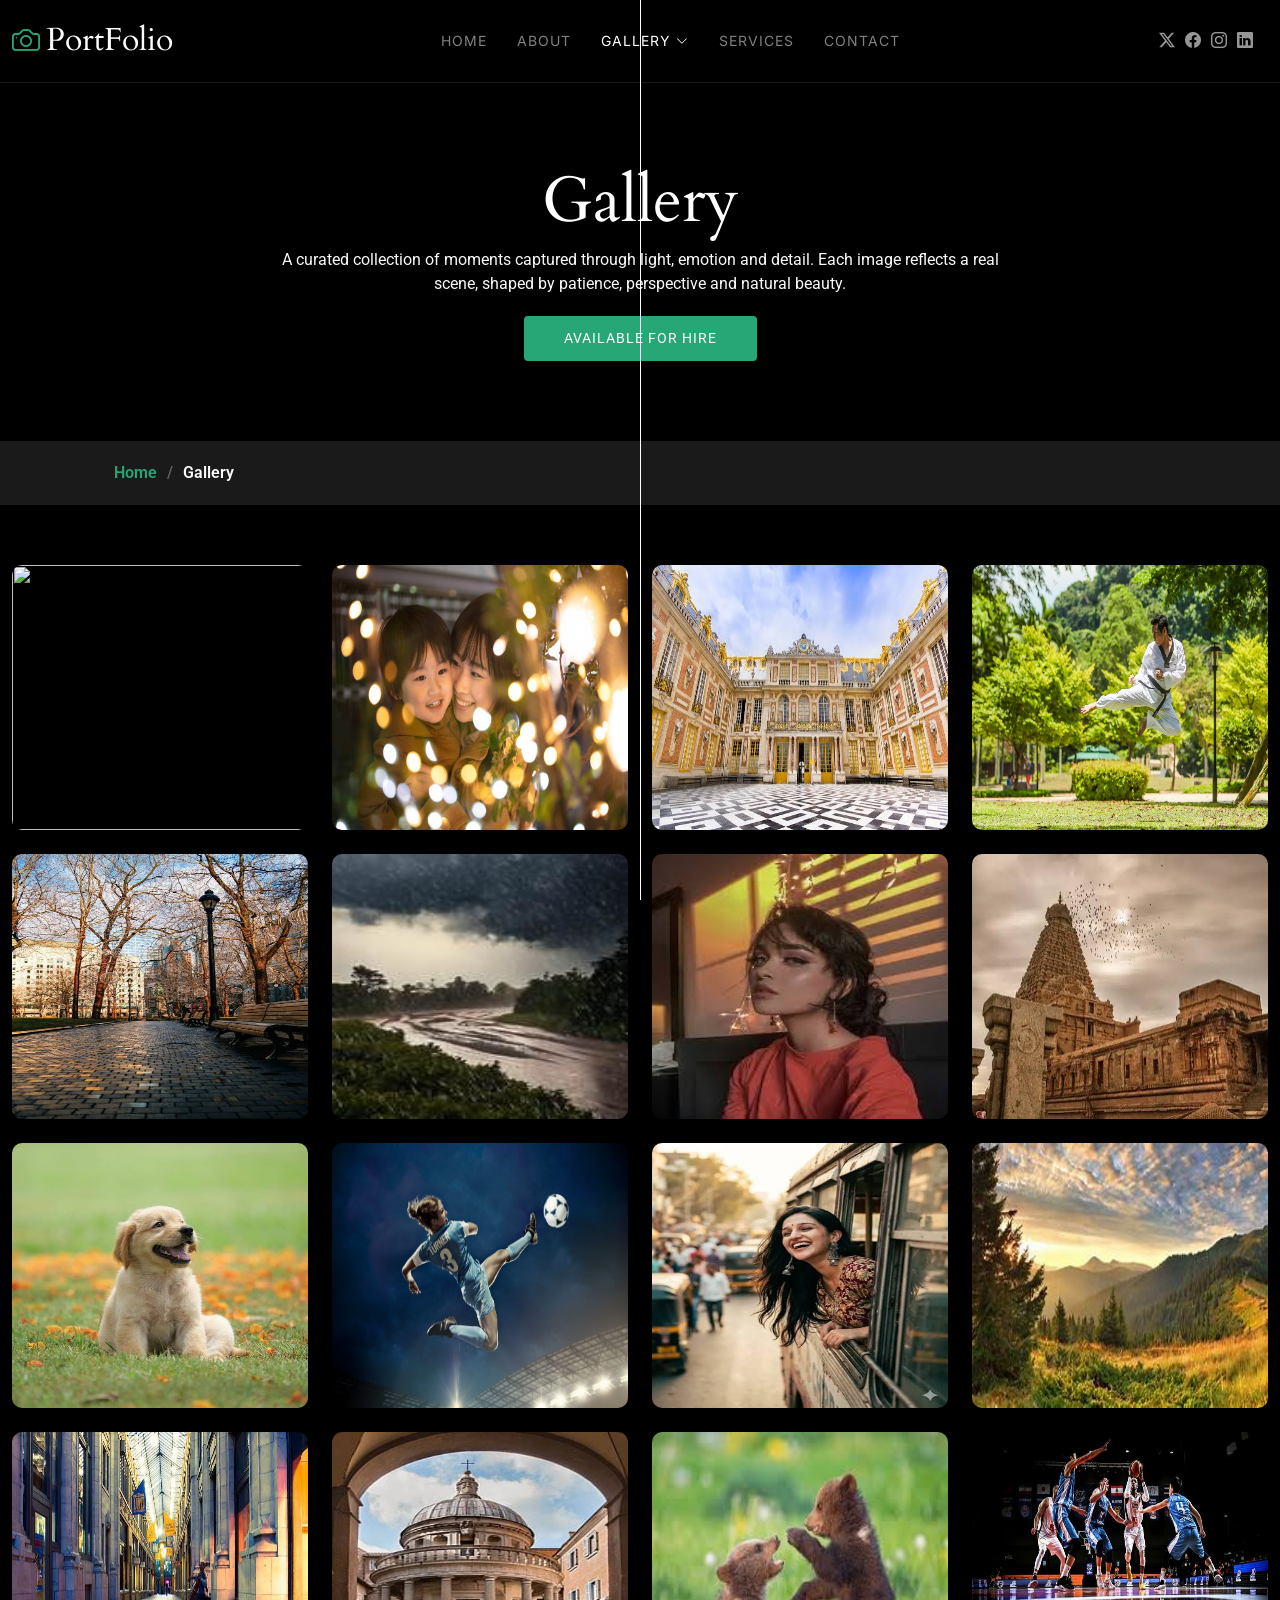
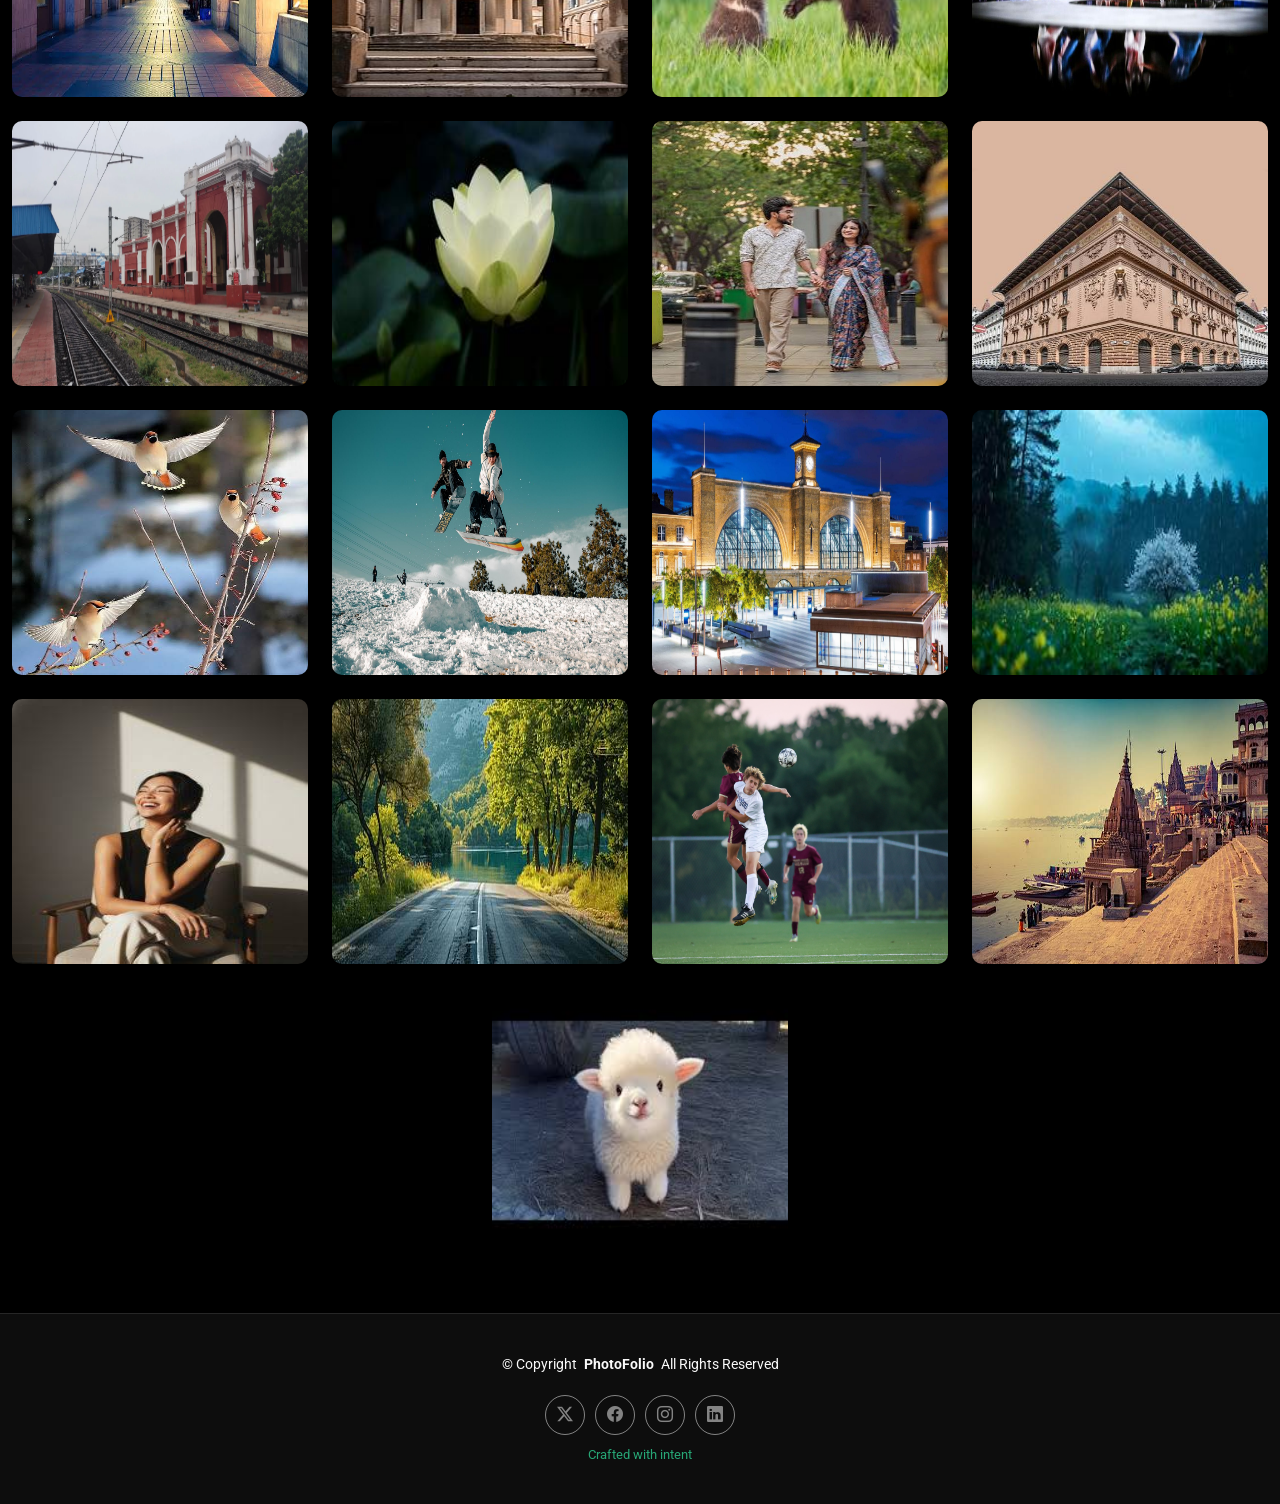
==== gallery.html @ 5c7926f3 "Move website files to repository root" ====
<!DOCTYPE html>
<html lang="en">

<head>
  <meta charset="utf-8">
  <meta content="width=device-width, initial-scale=1.0" name="viewport">
  <title>Gallery - PhotoFolio Bootstrap Template</title>
  <meta name="description" content="">
  <meta name="keywords" content="">

  <!-- Favicons -->
  <link href="assets/img/favicon.png" rel="icon">
  <link href="assets/img/apple-touch-icon.png" rel="apple-touch-icon">

  <!-- Fonts -->
  <link href="https://fonts.googleapis.com" rel="preconnect">
  <link href="https://fonts.gstatic.com" rel="preconnect" crossorigin>
  <link href="https://fonts.googleapis.com/css2?family=Roboto:ital,wght@0,100;0,300;0,400;0,500;0,700;0,900;1,100;1,300;1,400;1,500;1,700;1,900&family=Inter:wght@100;200;300;400;500;600;700;800;900&family=Cardo:ital,wght@0,400;0,700;1,400;1,700&display=swap" rel="stylesheet">

  <!-- Vendor CSS Files -->
  <link href="assets/vendor/bootstrap/css/bootstrap.min.css" rel="stylesheet">
  <link href="assets/vendor/bootstrap-icons/bootstrap-icons.css" rel="stylesheet">
  <link href="assets/vendor/aos/aos.css" rel="stylesheet">
  <link href="assets/vendor/glightbox/css/glightbox.min.css" rel="stylesheet">
  <link href="assets/vendor/swiper/swiper-bundle.min.css" rel="stylesheet">

  <!-- Main CSS File -->
  <link href="assets/css/main.css" rel="stylesheet">

  <!-- =======================================================
  * Template Name: PhotoFolio
  * Template URL: https://bootstrapmade.com/photofolio-bootstrap-photography-website-template/
  * Updated: Aug 07 2024 with Bootstrap v5.3.3
  * Author: BootstrapMade.com
  * License: https://bootstrapmade.com/license/
  ======================================================== -->
</head>

<body class="gallery-page">

  <header id="header" class="header d-flex align-items-center sticky-top">
    <div class="container-fluid position-relative d-flex align-items-center justify-content-between">

      <a href="index.html" class="logo d-flex align-items-center me-auto me-xl-0">
        <!-- Uncomment the line below if you also wish to use an image logo -->
        <!-- <img src="assets/img/logo.png" alt=""> -->
        <i class="bi bi-camera"></i>
        <h1 class="sitename">PortFolio</h1>
      </a>

      <nav id="navmenu" class="navmenu">
        <ul>
          <li><a href="index.html">Home<br></a></li>
          <li><a href="about.html">About</a></li>
          <li class="dropdown"><a href="gallery.html" class="active"><span>Gallery</span> <i class="bi bi-chevron-down toggle-dropdown"></i></a>

  <ul>
    <li><a href="#" onclick="filterGallery('all'); setActive(this); return false;">All</a></li>
    <li><a href="#" onclick="filterGallery('nature'); setActive(this); return false;">Nature</a></li>
    <li><a href="#" onclick="filterGallery('people'); setActive(this); return false;">People</a></li>
    <li><a href="#" onclick="filterGallery('architecture'); setActive(this); return false;">Architecture</a></li>
    <li><a href="#" onclick="filterGallery('animals'); setActive(this); return false;">Animals</a></li>
    <li><a href="#" onclick="filterGallery('sports'); setActive(this); return false;">Sports</a></li>
    <li><a href="#" onclick="filterGallery('travel'); setActive(this); return false;">Travel</a></li>
  </ul>
</li>
          <li><a href="services.html">Services</a></li>
          <li><a href="contact.html">Contact</a></li>
        </ul>
        <i class="mobile-nav-toggle d-xl-none bi bi-list"></i>
      </nav>

      <div class="header-social-links">
        <a href="#" class="twitter"><i class="bi bi-twitter-x"></i></a>
        <a href="#" class="facebook"><i class="bi bi-facebook"></i></a>
        <a href="#" class="instagram"><i class="bi bi-instagram"></i></a>
        <a href="#" class="linkedin"><i class="bi bi-linkedin"></i></a>
      </div>

    </div>
  </header>

  <main class="main">

    <!-- Page Title -->
    <div class="page-title" data-aos="fade">
      <div class="heading">
        <div class="container">
          <div class="row d-flex justify-content-center text-center">
            <div class="col-lg-8">
              <h1>Gallery</h1>
              <p class="mb-0">A curated collection of moments captured through light, emotion and detail. Each image reflects a real scene, shaped by patience, perspective and natural beauty.</p>
              <a href="contact.html" class="cta-btn">Available for Hire<br></a>
            </div>
          </div>
        </div>
      </div>
      <nav class="breadcrumbs">
        <div class="container">
          <ol>
            <li><a href="index.html">Home</a></li>
            <li class="current">Gallery</li>
          </ol>
        </div>
      </nav>
    </div><!-- End Page Title -->

    
    <!-- Gallery Section -->
    <section id="gallery" class="gallery section">

      <div class="container-fluid" data-aos="fade-up" data-aos-delay="100">

        <div class="row gy-4 justify-content-center">

          <div class="col-xl-3 col-lg-4 col-md-6 photo nature">
            <div class="gallery-item h-100">
              <img src="../../image (3).jpg" class="img-fluid" alt="" style="width: 600px; height: 265px;">
              <div class="gallery-links d-flex align-items-center justify-content-center">
                <a href="../../image (3).jpg" title="Gallery 1" class="glightbox preview-link"><i class="bi bi-arrows-angle-expand"></i></a>
                <a href="gallery-single.html" class="details-link"><i class="bi bi-link-45deg"></i></a>
              </div>
            </div>
          </div><!-- End Gallery Item -->

          <div class="col-xl-3 col-lg-4 col-md-6 photo people">
            <div class="gallery-item h-100">
              <img src="assets/img/p-candid1.jpg" class="img-fluid" alt="" style="width: 600px; height: 265px;">
              <div class="gallery-links d-flex align-items-center justify-content-center">
                <a href="assets/img/p-candid1.jpg" title="Gallery 2" class="glightbox preview-link"><i class="bi bi-arrows-angle-expand"></i></a>
                <a href="gallery-single.html" class="details-link"><i class="bi bi-link-45deg"></i></a>
              </div>
            </div>
          </div><!-- End Gallery Item -->

            <div class="col-xl-3 col-lg-4 col-md-6 photo architecture">
            <div class="gallery-item h-100">
              <img src="assets/img/architecture(4).jpg" class="img-fluid" alt="" style="width: 600px; height: 265px;">
              <div class="gallery-links d-flex align-items-center justify-content-center">
                <a href="assets/img/architecture(4).jpg" title="Gallery 2" class="glightbox preview-link"><i class="bi bi-arrows-angle-expand"></i></a>
                <a href="gallery-single.html" class="details-link"><i class="bi bi-link-45deg"></i></a>
              </div>
            </div>
          </div><!-- End Gallery Item -->

              <div class="col-xl-3 col-lg-4 col-md-6 photo sports">
            <div class="gallery-item h-100">
              <img src="assets/img/sports1.jpg" class="img-fluid" alt="" style="width: 600px; height: 265px;">
              <div class="gallery-links d-flex align-items-center justify-content-center">
                <a href="assets/img/sports1.jpg" title="Gallery 2" class="glightbox preview-link"><i class="bi bi-arrows-angle-expand"></i></a>
                <a href="gallery-single.html" class="details-link"><i class="bi bi-link-45deg"></i></a>
              </div>
            </div>
          </div><!-- End Gallery Item -->

            <div class="col-xl-3 col-lg-4 col-md-6 photo travel">
            <div class="gallery-item h-100">
              <img src="assets/img/t-street1.jpg" class="img-fluid" alt="" style="width: 600px; height: 265px;">
              <div class="gallery-links d-flex align-items-center justify-content-center">
                <a href="assets/img/t-street1.jpg" title="Gallery 2" class="glightbox preview-link"><i class="bi bi-arrows-angle-expand"></i></a>
                <a href="gallery-single.html" class="details-link"><i class="bi bi-link-45deg"></i></a>
              </div>
            </div>
          </div><!-- End Gallery Item -->

            <div class="col-xl-3 col-lg-4 col-md-6 photo nature">
            <div class="gallery-item h-100">
              <img src="assets/img/n-rain.jpg" class="img-fluid" alt="" style="width: 600px; height: 265px;">
              <div class="gallery-links d-flex align-items-center justify-content-center">
                <a href="assets/img/n-rain.jpg" title="Gallery 2" class="glightbox preview-link"><i class="bi bi-arrows-angle-expand"></i></a>
                <a href="gallery-single.html" class="details-link"><i class="bi bi-link-45deg"></i></a>
              </div>
            </div>
          </div><!-- End Gallery Item -->

            <div class="col-xl-3 col-lg-4 col-md-6 photo people">
            <div class="gallery-item h-100">
              <img src="assets/img/p.jpg"class="img-fluid" alt="" style="width: 600px; height: 265px;">
              <div class="gallery-links d-flex align-items-center justify-content-center">
                <a href="assets/img/p.jpg" title="Gallery 2" class="glightbox preview-link"><i class="bi bi-arrows-angle-expand"></i></a>
                <a href="gallery-single.html" class="details-link"><i class="bi bi-link-45deg"></i></a>
              </div>
            </div>
          </div><!-- End Gallery Item -->

            <div class="col-xl-3 col-lg-4 col-md-6 photo architecture">
            <div class="gallery-item h-100">
              <img src="assets/img/architecture5.jpg" class="img-fluid" alt="" style="width: 600px; height: 265px;">
              <div class="gallery-links d-flex align-items-center justify-content-center">
                <a href="assets/img/architecture5.jpg" title="Gallery 2" class="glightbox preview-link"><i class="bi bi-arrows-angle-expand"></i></a>
                <a href="gallery-single.html" class="details-link"><i class="bi bi-link-45deg"></i></a>
              </div>
            </div>
          </div><!-- End Gallery Item -->

            <div class="col-xl-3 col-lg-4 col-md-6 photo animals">
            <div class="gallery-item h-100">
              <img src="assets/img/animals2.jpg" class="img-fluid" alt="" style="width: 600px; height: 265px;">
              <div class="gallery-links d-flex align-items-center justify-content-center">
                <a href="assets/img/animals2.jpg" title="Gallery 2" class="glightbox preview-link"><i class="bi bi-arrows-angle-expand"></i></a>
                <a href="gallery-single.html" class="details-link"><i class="bi bi-link-45deg"></i></a>
              </div>
            </div>
          </div><!-- End Gallery Item -->
             
            <div class="col-xl-3 col-lg-4 col-md-6 photo sports">
            <div class="gallery-item h-100">
              <img src="assets/img/sports2.jpg" class="img-fluid" alt="" style="width: 600px; height: 265px;">
              <div class="gallery-links d-flex align-items-center justify-content-center">
                <a href="assets/img/sports2.jpg" title="Gallery 2" class="glightbox preview-link"><i class="bi bi-arrows-angle-expand"></i></a>
                <a href="gallery-single.html" class="details-link"><i class="bi bi-link-45deg"></i></a>
              </div>
            </div>
          </div><!-- End Gallery Item -->

            <div class="col-xl-3 col-lg-4 col-md-6 photo travel">
            <div class="gallery-item h-100">
              <img src="assets/img/t-2.jpg" class="img-fluid" alt="" style="width: 600px; height: 265px;">
              <div class="gallery-links d-flex align-items-center justify-content-center">
                <a href="assets/img/t-2.jpg" title="Gallery 2" class="glightbox preview-link"><i class="bi bi-arrows-angle-expand"></i></a>
                <a href="gallery-single.html" class="details-link"><i class="bi bi-link-45deg"></i></a>
              </div>
            </div>
          </div><!-- End Gallery Item -->

            <div class="col-xl-3 col-lg-4 col-md-6 photo nature">
            <div class="gallery-item h-100">
              <img src="assets/img/n-mountain1.jpg" class="img-fluid" alt="" style="width: 600px; height: 265px;">
              <div class="gallery-links d-flex align-items-center justify-content-center">
                <a href="assets/img/n-mountain1.jpg" title="Gallery 2" class="glightbox preview-link"><i class="bi bi-arrows-angle-expand"></i></a>
                <a href="gallery-single.html" class="details-link"><i class="bi bi-link-45deg"></i></a>
              </div>
            </div>
          </div><!-- End Gallery Item -->

          <div class="col-xl-3 col-lg-4 col-md-6 photo people">
            <div class="gallery-item h-100">
              <img src="assets/img/street1.jpg" class="img-fluid" alt="" style="width: 600px; height: 265px;">
              <div class="gallery-links d-flex align-items-center justify-content-center">
                <a href="assets/img/street1.jpg" title="Gallery 3" class="glightbox preview-link"><i class="bi bi-arrows-angle-expand"></i></a>
                <a href="gallery-single.html" class="details-link"><i class="bi bi-link-45deg"></i></a>
              </div>
            </div>
          </div><!-- End Gallery Item -->

          <div class="col-xl-3 col-lg-4 col-md-6 photo architecture">
            <div class="gallery-item h-100">
              <img src="assets/img/architecture(3).jpg" class="img-fluid" alt="" style="width: 600px; height: 265px;">
              <div class="gallery-links d-flex align-items-center justify-content-center">
                <a href="assets/img/architecture(3).jpg" title="Gallery 4" class="glightbox preview-link"><i class="bi bi-arrows-angle-expand"></i></a>
                <a href="gallery-single.html" class="details-link"><i class="bi bi-link-45deg"></i></a>
              </div>
            </div>
          </div><!-- End Gallery Item -->

          <div class="col-xl-3 col-lg-4 col-md-6 photo animals">
            <div class="gallery-item h-100">
              <img src="assets/img/animals(!).jpg" class="img-fluid" alt="" style="width: 600px; height: 265px;">
              <div class="gallery-links d-flex align-items-center justify-content-center">
                <a href="assets/img/animals(1).jpg" title="Gallery 5" class="glightbox preview-link"><i class="bi bi-arrows-angle-expand"></i></a>
                <a href="gallery-single.html" class="details-link"><i class="bi bi-link-45deg"></i></a>
              </div>
            </div>
          </div><!-- End Gallery Item -->

          <div class="col-xl-3 col-lg-4 col-md-6 photo sports">
            <div class="gallery-item h-100">
              <img src="assets/img/sports3.jpg" class="img-fluid" alt="" style="width: 600px; height: 265px;">
              <div class="gallery-links d-flex align-items-center justify-content-center">
                <a href="assets/img/sports3.jpg" title="Gallery 6" class="glightbox preview-link"><i class="bi bi-arrows-angle-expand"></i></a>
                <a href="gallery-single.html" class="details-link"><i class="bi bi-link-45deg"></i></a>
              </div>
            </div>
          </div><!-- End Gallery Item -->

          <div class="col-xl-3 col-lg-4 col-md-6 photo travel">
            <div class="gallery-item h-100">
              <img src="assets/img/t3.webp" class="img-fluid" alt="" style="width: 600px; height: 265px;">
              <div class="gallery-links d-flex align-items-center justify-content-center">
                <a href="assets/img/t3.webp" title="Gallery 7" class="glightbox preview-link"><i class="bi bi-arrows-angle-expand"></i></a>
                <a href="gallery-single.html" class="details-link"><i class="bi bi-link-45deg"></i></a>
              </div>
            </div>
          </div><!-- End Gallery Item -->

          <div class="col-xl-3 col-lg-4 col-md-6 photo nature">
            <div class="gallery-item h-100">
              <img src="assets/img/n-flower1.jpg" class="img-fluid" alt="" style="width: 600px; height: 265px;">
              <div class="gallery-links d-flex align-items-center justify-content-center">
                <a href="assets/img/n-flower1.jpg" title="Gallery 8" class="glightbox preview-link"><i class="bi bi-arrows-angle-expand"></i></a>
                <a href="gallery-single.html" class="details-link"><i class="bi bi-link-45deg"></i></a>
              </div>
            </div>
          </div><!-- End Gallery Item -->

            <div class="col-xl-3 col-lg-4 col-md-6 photo people">
            <div class="gallery-item h-100">
              <img src="assets/img/p-candid4.jpg" class="img-fluid" alt="" style="width: 600px; height: 265px;">
              <div class="gallery-links d-flex align-items-center justify-content-center">
                <a href="assets/img/p-candid4.jpg" title="Gallery 8" class="glightbox preview-link"><i class="bi bi-arrows-angle-expand"></i></a>
                <a href="gallery-single.html" class="details-link"><i class="bi bi-link-45deg"></i></a>
              </div>
            </div>
          </div><!-- End Gallery Item -->

            <div class="col-xl-3 col-lg-4 col-md-6 photo architecture">
            <div class="gallery-item h-100">
              <img src="assets/img/architecture(5).jpg" class="img-fluid" alt="" style="width: 600px; height: 265px;">
              <div class="gallery-links d-flex align-items-center justify-content-center">
                <a href="assets/img/architecture(5).jpg" title="Gallery 8" class="glightbox preview-link"><i class="bi bi-arrows-angle-expand"></i></a>
                <a href="gallery-single.html" class="details-link"><i class="bi bi-link-45deg"></i></a>
              </div>
            </div>
          </div><!-- End Gallery Item -->

            <div class="col-xl-3 col-lg-4 col-md-6 photo animals">
            <div class="gallery-item h-100">
              <img src="assets/img/animals1.jpg" class="img-fluid" alt="" style="width : 600px; height : 265px;">
              <div class="gallery-links d-flex align-items-center justify-content-center">
                <a href="assets/img/animals1.jpg" title="Gallery 8" class="glightbox preview-link"><i class="bi bi-arrows-angle-expand"></i></a>
                <a href="gallery-single.html" class="details-link"><i class="bi bi-link-45deg"></i></a>
              </div>
            </div>
          </div><!-- End Gallery Item -->

            <div class="col-xl-3 col-lg-4 col-md-6 photo sports">
            <div class="gallery-item h-100">
              <img src="assets/img/sports4.jpg" class="img-fluid" alt="" style="width: 600px; height: 265px;">
              <div class="gallery-links d-flex align-items-center justify-content-center">
                <a href="assets/img/sports4.jpg" title="Gallery 8" class="glightbox preview-link"><i class="bi bi-arrows-angle-expand"></i></a>
                <a href="gallery-single.html" class="details-link"><i class="bi bi-link-45deg"></i></a>
              </div>
            </div>
          </div><!-- End Gallery Item -->

            <div class="col-xl-3 col-lg-4 col-md-6 photo travel">
            <div class="gallery-item h-100">
              <img src="assets/img/t4.jpg" class="img-fluid" alt="" style="width: 600px; height: 265px;">
              <div class="gallery-links d-flex align-items-center justify-content-center">
                <a href="assets/img/t4.jpg" title="Gallery 8" class="glightbox preview-link"><i class="bi bi-arrows-angle-expand"></i></a>
                <a href="gallery-single.html" class="details-link"><i class="bi bi-link-45deg"></i></a>
              </div>
            </div>
          </div><!-- End Gallery Item -->

            <div class="col-xl-3 col-lg-4 col-md-6 photo nature">
            <div class="gallery-item h-100">
              <img src="assets/img/n - rain2.m35M2sBUgQj-GcMeDMrdKQHaE7" class="img-fluid" alt="" style="width: 600px; height: 265px;">
              <div class="gallery-links d-flex align-items-center justify-content-center">
                <a href="assets/img/n - rain2.m35M2sBUgQj-GcMeDMrdKQHaE7" title="Gallery 8" class="glightbox preview-link"><i class="bi bi-arrows-angle-expand"></i></a>
                <a href="gallery-single.html" class="details-link"><i class="bi bi-link-45deg"></i></a>
              </div>
            </div>
          </div><!-- End Gallery Item -->

            <div class="col-xl-3 col-lg-4 col-md-6 photo people">
            <div class="gallery-item h-100">
              <img src="assets/img/p-lifestyle2.jpg" class="img-fluid" alt="" style="width: 600px; height: 265px;">
              <div class="gallery-links d-flex align-items-center justify-content-center">
                <a href="assets/img/p-lifestyle2.jpg" title="Gallery 8" class="glightbox preview-link"><i class="bi bi-arrows-angle-expand"></i></a>
                <a href="gallery-single.html" class="details-link"><i class="bi bi-link-45deg"></i></a>
              </div>
            </div>
          </div><!-- End Gallery Item -->

            <div class="col-xl-3 col-lg-4 col-md-6 photo travel">
            <div class="gallery-item h-100">
              <img src="assets/img/travel1.jpg" class="img-fluid" alt="" style="width: 600px; height: 265px;">
              <div class="gallery-links d-flex align-items-center justify-content-center">
                <a href="assets/img/travel1.jpg" title="Gallery 8" class="glightbox preview-link"><i class="bi bi-arrows-angle-expand"></i></a>
                <a href="gallery-single.html" class="details-link"><i class="bi bi-link-45deg"></i></a>
              </div>
            </div>
          </div><!-- End Gallery Item -->

            <div class="col-xl-3 col-lg-4 col-md-6 photo sports">
            <div class="gallery-item h-100">
              <img src="assets/img/sports5.jpg" class="img-fluid" alt="" style="width: 600px; height: 265px;">
              <div class="gallery-links d-flex align-items-center justify-content-center">
                <a href="assets/img/sports5.jpg" title="Gallery 8" class="glightbox preview-link"><i class="bi bi-arrows-angle-expand"></i></a>
                <a href="gallery-single.html" class="details-link"><i class="bi bi-link-45deg"></i></a>
              </div>
            </div>
          </div><!-- End Gallery Item -->

            <div class="col-xl-3 col-lg-4 col-md-6 photo architecture">
            <div class="gallery-item h-100">
              <img src="assets/img/architecture6.jpg" class="img-fluid" alt="" style="width: 600px; height: 265px;">
              <div class="gallery-links d-flex align-items-center justify-content-center">
                <a href="assets/img/architecture6.jpg" title="Gallery 8" class="glightbox preview-link"><i class="bi bi-arrows-angle-expand"></i></a>
                <a href="gallery-single.html" class="details-link"><i class="bi bi-link-45deg"></i></a>
              </div>
            </div>
          </div><!-- End Gallery Item -->

            <div class="col-xl-3 col-lg-4 col-md-6 photo animals">
            <div class="gallery-item h-100">
              <img src="assets/img/animals.jpg" class="img-fluid" alt="" style="width: 600px; height: 265px;">
              <div class="gallery-links d-flex align-items-center justify-content-center">
                <a href="assets/img/animals.jpg" title="Gallery 8" class="glightbox preview-link"><i class="bi bi-arrows-angle-expand"></i></a>
                <a href="gallery-single.html" class="details-link"><i class="bi bi-link-45deg"></i></a>
              </div>
            </div>
          </div><!-- End Gallery Item -->

        </div>

      </div>

    </section><!-- /Gallery Section -->
  </main>

  <footer id="footer" class="footer">

    <div class="container">
      <div class="copyright text-center ">
        <p>© <span>Copyright</span> <strong class="px-1 sitename">PhotoFolio</strong> <span>All Rights Reserved</span></p>
      </div>
      <div class="social-links d-flex justify-content-center">
        <a href=""><i class="bi bi-twitter-x"></i></a>
        <a href=""><i class="bi bi-facebook"></i></a>
        <a href=""><i class="bi bi-instagram"></i></a>
        <a href=""><i class="bi bi-linkedin"></i></a>
      </div>
      <div class="credits">
        <!-- All the links in the footer should remain intact. -->
        <!-- You can delete the links only if you've purchased the pro version. -->
        <!-- Licensing information: https://bootstrapmade.com/license/ -->
        <!-- Purchase the pro version with working PHP/AJAX contact form: [buy-url] -->
        <a href="https://bootstrapmade.com/"> Crafted with intent</a> <a href="https://bootstrapmade.com/tools/"></a>
      </div>
    </div>

  </footer>

  <!-- Scroll Top -->
  <a href="#" id="scroll-top" class="scroll-top d-flex align-items-center justify-content-center"><i class="bi bi-arrow-up-short"></i></a>

  <!-- Preloader -->
  <div id="preloader">
    <div class="line"></div>
  </div>

  <!-- Vendor JS Files -->
  <script src="assets/vendor/bootstrap/js/bootstrap.bundle.min.js"></script>
  <script src="assets/vendor/php-email-form/validate.js"></script>
  <script src="assets/vendor/aos/aos.js"></script>
  <script src="assets/vendor/glightbox/js/glightbox.min.js"></script>
  <script src="assets/vendor/swiper/swiper-bundle.min.js"></script>

  <!-- Main JS File -->
  <script src="assets/js/main.js"></script>
   
  <script>
function filterGallery(category) {

    const items = document.querySelectorAll(".photo");

    items.forEach(function(item) {

        if (category === "all" || item.classList.contains(category)) {
            item.style.display = "";
        } else {
            item.style.display = "none";
        }

    });

}

function setActive(element){

    const links = document.querySelectorAll(".dropdown ul li a");

    links.forEach(function(link){
        link.classList.remove("active");
    });

    element.classList.add("active");

}
</script>
  

</body>

</html>
---- assets/css/main.css ----
/**
* Template Name: PhotoFolio
* Template URL: https://bootstrapmade.com/photofolio-bootstrap-photography-website-template/
* Updated: Aug 07 2024 with Bootstrap v5.3.3
* Author: BootstrapMade.com
* License: https://bootstrapmade.com/license/
*/

/*--------------------------------------------------------------
# Font & Color Variables
# Help: https://bootstrapmade.com/color-system/
--------------------------------------------------------------*/
/* Fonts */
:root {
  --default-font: "Roboto",  system-ui, -apple-system, "Segoe UI", Roboto, "Helvetica Neue", Arial, "Noto Sans", "Liberation Sans", sans-serif, "Apple Color Emoji", "Segoe UI Emoji", "Segoe UI Symbol", "Noto Color Emoji";
  --heading-font: "Cardo",  sans-serif;
  --nav-font: "Inter",  sans-serif;
}

/* Global Colors - The following color variables are used throughout the website. Updating them here will change the color scheme of the entire website */
:root { 
  --background-color: #000000; /* Background color for the entire website, including individual sections */
  --default-color: #fafafa; /* Default color used for the majority of the text content across the entire website */
  --heading-color: #ffffff; /* Color for headings, subheadings and title throughout the website */
  --accent-color: #27a776; /* Accent color that represents your brand on the website. It's used for buttons, links, and other elements that need to stand out */
  --surface-color: #1a1a1a; /* The surface color is used as a background of boxed elements within sections, such as cards, icon boxes, or other elements that require a visual separation from the global background. */
  --contrast-color: #ffffff; /* Contrast color for text, ensuring readability against backgrounds of accent, heading, or default colors. */
}

/* Nav Menu Colors - The following color variables are used specifically for the navigation menu. They are separate from the global colors to allow for more customization options */
:root {
  --nav-color: rgba(255, 255, 255, 0.5);  /* The default color of the main navmenu links */
  --nav-hover-color: #ffffff; /* Applied to main navmenu links when they are hovered over or active */
  --nav-mobile-background-color: #1a1a1a; /* Used as the background color for mobile navigation menu */
  --nav-dropdown-background-color: #1a1a1a; /* Used as the background color for dropdown items that appear when hovering over primary navigation items */
  --nav-dropdown-color: rgba(255, 255, 255, 0.5); /* Used for navigation links of the dropdown items in the navigation menu. */
  --nav-dropdown-hover-color: #ffffff; /* Similar to --nav-hover-color, this color is applied to dropdown navigation links when they are hovered over. */
}

/* Color Presets - These classes override global colors when applied to any section or element, providing reuse of the sam color scheme. */

.light-background {
  --background-color: #1a1a1a;
  --surface-color: #343434;
}

.dark-background {
  --background-color: #060606;
  --default-color: #ffffff;
  --heading-color: #ffffff;
  --surface-color: #252525;
  --contrast-color: #ffffff;
}

/* Smooth scroll */
:root {
  scroll-behavior: smooth;
}

/*--------------------------------------------------------------
# General Styling & Shared Classes
--------------------------------------------------------------*/
body {
  color: var(--default-color);
  background-color: var(--background-color);
  font-family: var(--default-font);
}

a {
  color: var(--accent-color);
  text-decoration: none;
  transition: 0.3s;
}

a:hover {
  color: color-mix(in srgb, var(--accent-color), transparent 25%);
  text-decoration: none;
}

h1,
h2,
h3,
h4,
h5,
h6 {
  color: var(--heading-color);
  font-family: var(--heading-font);
}

/* PHP Email Form Messages
------------------------------*/
.php-email-form .error-message {
  display: none;
  background: #df1529;
  color: #ffffff;
  text-align: left;
  padding: 15px;
  margin-bottom: 24px;
  font-weight: 600;
}

.php-email-form .sent-message {
  display: none;
  color: #ffffff;
  background: #059652;
  text-align: center;
  padding: 15px;
  margin-bottom: 24px;
  font-weight: 600;
}

.php-email-form .loading {
  display: none;
  background: var(--surface-color);
  text-align: center;
  padding: 15px;
  margin-bottom: 24px;
}

.php-email-form .loading:before {
  content: "";
  display: inline-block;
  border-radius: 50%;
  width: 24px;
  height: 24px;
  margin: 0 10px -6px 0;
  border: 3px solid var(--accent-color);
  border-top-color: var(--surface-color);
  animation: php-email-form-loading 1s linear infinite;
}

@keyframes php-email-form-loading {
  0% {
    transform: rotate(0deg);
  }

  100% {
    transform: rotate(360deg);
  }
}

/*--------------------------------------------------------------
# Global Header
--------------------------------------------------------------*/
.header {
  color: var(--default-color);
  background-color: var(--background-color);
  padding: 20px 0;
  transition: all 0.5s;
  z-index: 997;
  border-bottom: 1px solid var(--background-color);
}

.header .logo {
  line-height: 1;
}

.header .logo img {
  max-height: 36px;
  margin-right: 8px;
}

.header .logo h1 {
  font-size: 32px;
  margin: 0;
  font-weight: 400;
  color: var(--heading-color);
}

.header .logo i {
  font-size: 28px;
  margin-right: 6px;
}

.header .header-social-links {
  padding-right: 15px;
}

.header .header-social-links a {
  color: color-mix(in srgb, var(--default-color), transparent 40%);
  padding-left: 6px;
  display: inline-block;
  transition: 0.3s;
  font-size: 16px;
}

.header .header-social-links a:hover {
  color: var(--accent-color);
}

.header .header-social-links a i {
  line-height: 0px;
}

@media (max-width: 1200px) {
  .header .logo {
    order: 1;
  }

  .header .logo h1 {
    font-size: 26px;
  }

  .header .logo i {
    font-size: 20px;
  }

  .header .header-social-links {
    order: 2;
  }

  .header .header-social-links a {
    font-size: 16px;
  }

  .header .navmenu {
    order: 3;
  }
}

.scrolled .header {
  border-color: color-mix(in srgb, var(--background-color) 90%, white 20%);
}

/*--------------------------------------------------------------
# Navigation Menu
--------------------------------------------------------------*/
/* Navmenu - Desktop */
@media (min-width: 1200px) {
  .navmenu {
    padding: 0;
  }

  .navmenu ul {
    margin: 0;
    padding: 0;
    display: flex;
    list-style: none;
    align-items: center;
  }

  .navmenu li {
    position: relative;
  }

  .navmenu a,
  .navmenu a:focus {
    color: var(--nav-color);
    padding: 10px 15px;
    font-size: 14px;
    font-family: var(--nav-font);
    font-weight: 400;
    display: flex;
    align-items: center;
    justify-content: space-between;
    white-space: nowrap;
    transition: 0.3s;
    text-transform: uppercase;
    letter-spacing: 1px;
  }

  .navmenu a i,
  .navmenu a:focus i {
    font-size: 12px;
    line-height: 0;
    margin-left: 5px;
    transition: 0.3s;
  }

  .navmenu li:last-child a {
    padding-right: 0;
  }

  .navmenu li:hover>a,
  .navmenu .active,
  .navmenu .active:focus {
    color: var(--nav-hover-color);
  }

  .navmenu .dropdown ul {
    margin: 0;
    padding: 10px 0;
    background: var(--nav-dropdown-background-color);
    display: block;
    position: absolute;
    visibility: hidden;
    left: 14px;
    top: 130%;
    opacity: 0;
    transition: 0.3s;
    border-radius: 4px;
    z-index: 99;
  }

  .navmenu .dropdown ul li {
    min-width: 200px;
  }

  .navmenu .dropdown ul a {
    padding: 10px 20px;
    font-size: 15px;
    text-transform: none;
    color: var(--nav-dropdown-color);
  }

  .navmenu .dropdown ul a i {
    font-size: 12px;
  }

  .navmenu .dropdown ul a:hover,
  .navmenu .dropdown ul .active:hover,
  .navmenu .dropdown ul li:hover>a {
    color: var(--nav-dropdown-hover-color);
  }

  .navmenu .dropdown:hover>ul {
    opacity: 1;
    top: 100%;
    visibility: visible;
  }

  .navmenu .dropdown .dropdown ul {
    top: 0;
    left: -90%;
    visibility: hidden;
  }

  .navmenu .dropdown .dropdown:hover>ul {
    opacity: 1;
    top: 0;
    left: -100%;
    visibility: visible;
  }
}

/* Navmenu - Mobile */
@media (max-width: 1199px) {
  .mobile-nav-toggle {
    color: var(--nav-color);
    font-size: 28px;
    line-height: 0;
    margin-right: 10px;
    cursor: pointer;
    transition: color 0.3s;
  }

  .navmenu {
    padding: 0;
    z-index: 9997;
  }

  .navmenu ul {
    display: none;
    position: absolute;
    inset: 60px 20px 20px 20px;
    padding: 10px 0;
    margin: 0;
    border-radius: 6px;
    background-color: var(--nav-mobile-background-color);
    overflow-y: auto;
    transition: 0.3s;
    z-index: 9998;
    box-shadow: 0px 0px 30px rgba(0, 0, 0, 0.1);
  }

  .navmenu a,
  .navmenu a:focus {
    color: var(--nav-dropdown-color);
    padding: 10px 20px;
    font-family: var(--nav-font);
    font-size: 17px;
    font-weight: 500;
    display: flex;
    align-items: center;
    justify-content: space-between;
    white-space: nowrap;
    transition: 0.3s;
  }

  .navmenu a i,
  .navmenu a:focus i {
    font-size: 12px;
    line-height: 0;
    margin-left: 5px;
    width: 30px;
    height: 30px;
    display: flex;
    align-items: center;
    justify-content: center;
    border-radius: 50%;
    transition: 0.3s;
    background-color: color-mix(in srgb, var(--accent-color), transparent 90%);
  }

  .navmenu a i:hover,
  .navmenu a:focus i:hover {
    background-color: var(--accent-color);
    color: var(--contrast-color);
  }

  .navmenu a:hover,
  .navmenu .active,
  .navmenu .active:focus {
    color: var(--nav-dropdown-hover-color);
  }

  .navmenu .active i,
  .navmenu .active:focus i {
    background-color: var(--accent-color);
    color: var(--contrast-color);
    transform: rotate(180deg);
  }

  .navmenu .dropdown ul {
    position: static;
    display: none;
    z-index: 99;
    padding: 10px 0;
    margin: 10px 20px;
    background-color: var(--nav-dropdown-background-color);
    border: 1px solid color-mix(in srgb, var(--default-color), transparent 90%);
    box-shadow: none;
    transition: all 0.5s ease-in-out;
  }

  .navmenu .dropdown ul ul {
    background-color: rgba(33, 37, 41, 0.1);
  }

  .navmenu .dropdown>.dropdown-active {
    display: block;
    background-color: rgba(33, 37, 41, 0.03);
  }

  .mobile-nav-active {
    overflow: hidden;
  }

  .mobile-nav-active .mobile-nav-toggle {
    color: #fff;
    position: absolute;
    font-size: 32px;
    top: 15px;
    right: 15px;
    margin-right: 0;
    z-index: 9999;
  }

  .mobile-nav-active .navmenu {
    position: fixed;
    overflow: hidden;
    inset: 0;
    background: rgba(33, 37, 41, 0.8);
    transition: 0.3s;
  }

  .mobile-nav-active .navmenu>ul {
    display: block;
  }
}

/*--------------------------------------------------------------
# Global Footer
--------------------------------------------------------------*/
.footer {
  --background-color: color-mix(in srgb, var(--default-color), transparent 95%);
  border-top: 1px solid color-mix(in srgb, var(--default-color), transparent 90%);
  color: var(--default-color);
  background-color: var(--background-color);
  font-size: 14px;
  padding: 40px 0;
  position: relative;
}

.footer .copyright p {
  margin-bottom: 0;
}

.footer .social-links {
  margin-top: 20px;
}

.footer .social-links a {
  display: flex;
  align-items: center;
  justify-content: center;
  width: 40px;
  height: 40px;
  border-radius: 50%;
  border: 1px solid color-mix(in srgb, var(--default-color), transparent 50%);
  font-size: 16px;
  color: color-mix(in srgb, var(--default-color), transparent 50%);
  margin: 0 5px;
  transition: 0.3s;
}

.footer .social-links a:hover {
  color: var(--accent-color);
  border-color: var(--accent-color);
}

.footer .credits {
  margin-top: 10px;
  font-size: 13px;
  text-align: center;
}

/*--------------------------------------------------------------
# Preloader
--------------------------------------------------------------*/
#preloader {
  display: flex;
  position: fixed;
  inset: 0;
  width: 100%;
  height: 100vh;
  z-index: 99999;
}

#preloader:before,
#preloader:after {
  content: "";
  background-color: #000000;
  position: absolute;
  inset: 0;
  width: 50%;
  height: 100%;
  transition: all 0.3s ease 0s;
  z-index: -1;
}

#preloader:after {
  left: auto;
  right: 0;
}

#preloader .line {
  position: relative;
  overflow: hidden;
  margin: auto;
  width: 1px;
  height: 280px;
  transition: all 0.8s ease 0s;
}

#preloader .line:before {
  content: "";
  position: absolute;
  background-color: #ffffff;
  left: 0;
  top: 50%;
  width: 1px;
  height: 0%;
  transform: translateY(-50%);
  animation: lineincrease 1000ms ease-in-out 0s forwards;
}

#preloader .line:after {
  content: "";
  position: absolute;
  background-color: color-mix(in srgb, var(--default-color), transparent 95%);
  left: 0;
  top: 0;
  width: 1px;
  height: 100%;
  transform: translateY(-100%);
  animation: linemove 1200ms linear 0s infinite;
  animation-delay: 2000ms;
}

#preloader.loaded .line {
  opacity: 0;
  height: 100% !important;
}

#preloader.loaded .line:after {
  opacity: 0;
}

#preloader.loaded:before,
#preloader.loaded:after {
  animation: preloaderfinish 300ms ease-in-out 500ms forwards;
}

@keyframes lineincrease {
  0% {
    height: 0%;
  }

  100% {
    height: 100%;
  }
}

@keyframes linemove {
  0% {
    transform: translateY(200%);
  }

  100% {
    transform: translateY(-100%);
  }
}

@keyframes preloaderfinish {
  0% {
    width: 5 0%;
  }

  100% {
    width: 0%;
  }
}

/*--------------------------------------------------------------
# Scroll Top Button
--------------------------------------------------------------*/
.scroll-top {
  position: fixed;
  visibility: hidden;
  opacity: 0;
  right: 15px;
  bottom: -15px;
  z-index: 99999;
  background-color: var(--accent-color);
  width: 44px;
  height: 44px;
  border-radius: 50px;
  transition: all 0.4s;
}

.scroll-top i {
  font-size: 24px;
  color: var(--default-color);
  line-height: 0;
}

.scroll-top:hover {
  background-color: color-mix(in srgb, var(--accent-color), transparent 20%);
}

.scroll-top.active {
  visibility: visible;
  opacity: 1;
  bottom: 15px;
}

/*--------------------------------------------------------------
# Disable aos animation delay on mobile devices
--------------------------------------------------------------*/
@media screen and (max-width: 768px) {
  [data-aos-delay] {
    transition-delay: 0 !important;
  }
}

/*--------------------------------------------------------------
# Global Page Titles & Breadcrumbs
--------------------------------------------------------------*/
.page-title {
  color: var(--default-color);
  background-color: var(--background-color);
  position: relative;
}

.page-title .heading {
  padding: 80px 0;
  border-top: 1px solid color-mix(in srgb, var(--default-color), transparent 90%);
}

.page-title .heading h1 {
  font-size: 64px;
  font-weight: 400;
}

.page-title .heading .cta-btn {
  color: var(--default-color);
  background: var(--accent-color);
  font-weight: 400;
  font-size: 14px;
  display: inline-block;
  margin-top: 20px;
  padding: 12px 40px;
  border-radius: 4px;
  transition: 0.5s;
  text-transform: uppercase;
  letter-spacing: 1px;
}

.page-title .heading .cta-btn:hover {
  background-color: color-mix(in srgb, var(--accent-color) 90%, white 10%);
}

.page-title nav {
  background-color: color-mix(in srgb, var(--default-color), transparent 90%);
  padding: 20px 0;
}

.page-title nav ol {
  display: flex;
  flex-wrap: wrap;
  list-style: none;
  margin: 0;
  font-size: 16px;
  font-weight: 600;
}

.page-title nav ol li+li {
  padding-left: 10px;
}

.page-title nav ol li+li::before {
  content: "/";
  display: inline-block;
  padding-right: 10px;
  color: color-mix(in srgb, var(--default-color), transparent 70%);
}

/*--------------------------------------------------------------
# Global Sections
--------------------------------------------------------------*/
section,
.section {
  color: var(--default-color);
  background-color: var(--background-color);
  padding: 60px 0;
  scroll-margin-top: 100px;
  overflow: clip;
}

@media (max-width: 1199px) {

  section,
  .section {
    scroll-margin-top: 66px;
  }
}

/*--------------------------------------------------------------
# Global Section Titles
--------------------------------------------------------------*/
.section-title {
  padding-bottom: 60px;
  position: relative;
}

.section-title h2 {
  font-size: 14px;
  font-weight: 400;
  padding: 0;
  line-height: 1px;
  margin: 0;
  letter-spacing: 1.5px;
  text-transform: uppercase;
  color: color-mix(in srgb, var(--default-color), transparent 50%);
  position: relative;
  font-family: var(--default-font);
}

.section-title h2::after {
  content: "";
  width: 120px;
  height: 1px;
  display: inline-block;
  background: var(--accent-color);
  margin: 4px 10px;
}

.section-title p {
  color: var(--heading-color);
  margin: 0;
  font-size: 36px;
  font-weight: 400;
  font-family: var(--heading-font);
}

/*--------------------------------------------------------------
# Hero Section
--------------------------------------------------------------*/
.hero {
  width: 100%;
  min-height: 30vh;
  position: relative;
  padding: 120px 0 60px 0;
  display: flex;
  align-items: center;
}

.hero h2 {
  margin: 0 0 10px 0;
  font-size: 38px;
  font-weight: 700;
}

.hero h2 .underlight {
  position: relative;
  z-index: 1;
  padding: 0 5px;
  display: inline-block;
}

.hero h2 .underlight:before {
  content: "";
  position: absolute;
  height: 50%;
  bottom: 0;
  left: 0;
  right: 0;
  background: var(--accent-color);
  z-index: -1;
}

.hero p {
  color: color-mix(in srgb, var(--default-color), transparent 30%);
  margin-bottom: 30px;
  font-size: 18px;
}

@media (max-width: 768px) {
  .hero h2 {
    font-size: 32px;
  }
}

.hero .btn-get-started {
  color: var(--contrast-color);
  background: var(--accent-color);
  font-weight: 400;
  font-size: 14px;
  display: inline-block;
  padding: 12px 40px;
  border-radius: 4px;
  transition: 0.5s;
  text-transform: uppercase;
  letter-spacing: 1px;
}

.hero .btn-get-started:hover {
  background-color: color-mix(in srgb, var(--accent-color) 90%, white 10%);
}

/*--------------------------------------------------------------
# Gallery Section
--------------------------------------------------------------*/
.gallery .gallery-item {
  position: relative;
  overflow: hidden;
  border-radius: 10px;
}

.gallery .gallery-item img {
  transition: 0.3s;
}

.gallery .gallery-links {
  position: absolute;
  inset: 0;
  opacity: 0;
  transition: all ease-in-out 0.3s;
  background: rgba(0, 0, 0, 0.6);
  z-index: 3;
}

.gallery .gallery-links .preview-link,
.gallery .gallery-links .details-link {
  font-size: 20px;
  color: rgba(255, 255, 255, 0.5);
  transition: 0.3s;
  line-height: 1.2;
  margin: 30px 8px 0 8px;
}

.gallery .gallery-links .preview-link:hover,
.gallery .gallery-links .details-link:hover {
  color: #ffffff;
}

.gallery .gallery-links .details-link {
  font-size: 30px;
  line-height: 0;
}

.gallery .gallery-item:hover .gallery-links {
  opacity: 1;
}

.gallery .gallery-item:hover .preview-link,
.gallery .gallery-item:hover .details-link {
  margin-top: 0;
}

.gallery .gallery-item:hover img {
  transform: scale(1.1);
}

.glightbox-clean .gslide-description {
  background: #272727;
}

.glightbox-clean .gslide-title {
  color: rgba(255, 255, 255, 0.8);
  margin: 0;
}

/*--------------------------------------------------------------
# About Section
--------------------------------------------------------------*/
.about .content h2 {
  font-weight: 700;
  font-size: 24px;
}

.about .content ul {
  list-style: none;
  padding: 0;
}

.about .content ul li {
  margin-bottom: 20px;
  display: flex;
  align-items: center;
}

.about .content ul strong {
  margin-right: 10px;
}

.about .content ul i {
  font-size: 16px;
  margin-right: 5px;
  color: var(--accent-color);
  line-height: 0;
}

/*--------------------------------------------------------------
# Testimonials Section
--------------------------------------------------------------*/
.testimonials .testimonial-item {
  background-color: var(--surface-color);
  box-shadow: 0px 0 20px rgba(0, 0, 0, 0.1);
  box-sizing: content-box;
  padding: 30px;
  margin: 40px 30px;
  min-height: 320px;
  display: flex;
  flex-direction: column;
  text-align: center;
  transition: 0.3s;
}

.testimonials .testimonial-item .stars {
  margin-bottom: 15px;
}

.testimonials .testimonial-item .stars i {
  color: #f3eb06;
  margin: 0 1px;
}

.testimonials .testimonial-item .testimonial-img {
  width: 90px;
  border-radius: 50%;
  border: 4px solid var(--background-color);
  margin: 0 auto;
}

.testimonials .testimonial-item h3 {
  font-size: 18px;
  font-weight: bold;
  margin: 10px 0 5px 0;
}

.testimonials .testimonial-item h4 {
  font-size: 14px;
  color: color-mix(in srgb, var(--default-color), transparent 40%);
  margin: 0;
}

.testimonials .testimonial-item p {
  font-style: italic;
  margin: 0 auto 15px auto;
}

.testimonials .swiper-wrapper {
  height: auto;
}

.testimonials .swiper-pagination {
  margin-top: 20px;
  position: relative;
}

.testimonials .swiper-pagination .swiper-pagination-bullet {
  width: 12px;
  height: 12px;
  background-color: color-mix(in srgb, var(--default-color), transparent 85%);
  opacity: 1;
}

.testimonials .swiper-pagination .swiper-pagination-bullet-active {
  background-color: var(--accent-color);
}

.testimonials .swiper-slide {
  opacity: 0.3;
}

@media (max-width: 1199px) {
  .testimonials .swiper-slide-active {
    opacity: 1;
  }

  .testimonials .swiper-pagination {
    margin-top: 0;
  }

  .testimonials .testimonial-item {
    margin: 40px 20px;
  }
}

@media (min-width: 1200px) {
  .testimonials .swiper-slide-next {
    opacity: 1;
    transform: scale(1.12);
  }
}

/*--------------------------------------------------------------
# Gallery Details Section
--------------------------------------------------------------*/
.gallery-details .portfolio-details-slider img {
  width: 100%;
}

.gallery-details .swiper-wrapper {
  height: auto;
}

.gallery-details .swiper-button-prev,
.gallery-details .swiper-button-next {
  width: 48px;
  height: 48px;
}

.gallery-details .swiper-button-prev:after,
.gallery-details .swiper-button-next:after {
  color: rgba(255, 255, 255, 0.8);
  background-color: rgba(0, 0, 0, 0.15);
  font-size: 24px;
  border-radius: 50%;
  width: 48px;
  height: 48px;
  display: flex;
  align-items: center;
  justify-content: center;
  transition: 0.3s;
}

.gallery-details .swiper-button-prev:hover:after,
.gallery-details .swiper-button-next:hover:after {
  background-color: rgba(0, 0, 0, 0.3);
}

@media (max-width: 575px) {

  .gallery-details .swiper-button-prev,
  .gallery-details .swiper-button-next {
    display: none;
  }
}

.gallery-details .swiper-pagination {
  margin-top: 20px;
  position: relative;
}

.gallery-details .swiper-pagination .swiper-pagination-bullet {
  width: 10px;
  height: 10px;
  background-color: color-mix(in srgb, var(--default-color), transparent 85%);
  opacity: 1;
}

.gallery-details .swiper-pagination .swiper-pagination-bullet-active {
  background-color: var(--accent-color);
}

.gallery-details .portfolio-info h3 {
  font-size: 22px;
  font-weight: 700;
  margin-bottom: 20px;
  padding-bottom: 20px;
  position: relative;
}

.gallery-details .portfolio-info h3:after {
  content: "";
  position: absolute;
  display: block;
  width: 50px;
  height: 3px;
  background: var(--accent-color);
  left: 0;
  bottom: 0;
}

.gallery-details .portfolio-info ul {
  list-style: none;
  padding: 0;
  font-size: 15px;
}

.gallery-details .portfolio-info ul li {
  display: flex;
  flex-direction: column;
  padding-bottom: 15px;
}

.gallery-details .portfolio-info ul strong {
  text-transform: uppercase;
  font-weight: 400;
  color: color-mix(in srgb, var(--default-color), transparent 50%);
  font-size: 14px;
}

.gallery-details .portfolio-info .btn-visit {
  padding: 8px 40px;
  background: var(--accent-color);
  color: var(--contrast-color);
  border-radius: 50px;
  transition: 0.3s;
}

.gallery-details .portfolio-info .btn-visit:hover {
  background: color-mix(in srgb, var(--accent-color), transparent 20%);
}

.gallery-details .portfolio-description h2 {
  font-size: 26px;
  font-weight: 700;
  margin-bottom: 20px;
}

.gallery-details .portfolio-description p {
  padding: 0;
}

.gallery-details .portfolio-description .testimonial-item {
  padding: 30px 30px 0 30px;
  position: relative;
  background: color-mix(in srgb, var(--default-color), transparent 97%);
  margin-bottom: 50px;
}

.gallery-details .portfolio-description .testimonial-item .testimonial-img {
  width: 90px;
  border-radius: 50px;
  border: 6px solid var(--background-color);
  float: left;
  margin: 0 10px 0 0;
}

.gallery-details .portfolio-description .testimonial-item h3 {
  font-size: 18px;
  font-weight: bold;
  margin: 15px 0 5px 0;
  padding-top: 20px;
}

.gallery-details .portfolio-description .testimonial-item h4 {
  font-size: 14px;
  color: #6c757d;
  margin: 0;
}

.gallery-details .portfolio-description .testimonial-item .quote-icon-left,
.gallery-details .portfolio-description .testimonial-item .quote-icon-right {
  color: color-mix(in srgb, var(--accent-color), transparent 50%);
  font-size: 26px;
  line-height: 0;
}

.gallery-details .portfolio-description .testimonial-item .quote-icon-left {
  display: inline-block;
  left: -5px;
  position: relative;
}

.gallery-details .portfolio-description .testimonial-item .quote-icon-right {
  display: inline-block;
  right: -5px;
  position: relative;
  top: 10px;
  transform: scale(-1, -1);
}

.gallery-details .portfolio-description .testimonial-item p {
  font-style: italic;
  margin: 0 0 15px 0 0 0;
  padding: 0;
}

/*--------------------------------------------------------------
# Services Section
--------------------------------------------------------------*/
.services .service-item {
  background-color: var(--surface-color);
  padding: 50px 30px;
  transition: all 0.3s ease-in-out;
  height: 100%;
  position: relative;
  z-index: 1;
}

.services .service-item:before {
  content: "";
  position: absolute;
  background: var(--accent-color);
  inset: 100% 0 0 0;
  transition: all 0.3s;
  z-index: -1;
}

.services .service-item .icon {
  margin-bottom: 15px;
}

.services .service-item .icon i {
  color: var(--default-color);
  background-color: var(--accent-color);
  font-size: 24px;
  width: 56px;
  height: 56px;
  display: flex;
  align-items: center;
  justify-content: center;
  border-radius: 50%;
  transition: ease-in-out 0.3s;
}

.services .service-item h4 {
  font-weight: 700;
  margin-bottom: 15px;
  font-size: 20px;
  font-family: var(--default-font);
}

.services .service-item h4 a {
  color: var(--heading-color);
  transition: ease-in-out 0.3s;
}

.services .service-item p {
  line-height: 24px;
  font-size: 14px;
  margin-bottom: 0;
  transition: ease-in-out 0.3s;
}

.services .service-item:hover h4 a,
.services .service-item:hover p {
  color: var(--default-color);
}

.services .service-item:hover i {
  color: var(--accent-color);
  background-color: var(--default-color);
}

.services .service-item:hover:before {
  background: var(--accent-color);
  inset: 0;
  border-radius: 0px;
}

/*--------------------------------------------------------------
# Pricing Section
--------------------------------------------------------------*/
.pricing .pricing-item {
  border-bottom: 1px dashed color-mix(in srgb, var(--default-color), transparent 60%);
  width: 100%;
  height: 100%;
  padding: 0 0 15px 0;
}

.pricing .pricing-item h3 {
  margin: 0;
  font-size: 20px;
  font-weight: 600;
}

.pricing .pricing-item h4 {
  margin: 0;
  font-size: 18px;
  color: var(--accent-color);
}

/*--------------------------------------------------------------
# Contact Section
--------------------------------------------------------------*/
.contact .info-wrap {
  margin-bottom: 30px;
}

.contact .info-item i {
  font-size: 20px;
  color: var(--accent-color);
  width: 56px;
  height: 56px;
  display: flex;
  justify-content: center;
  align-items: center;
  transition: all 0.3s ease-in-out;
  border-radius: 50%;
  border: 1px solid color-mix(in srgb, var(--accent-color), transparent 40%);
  margin-right: 15px;
}

.contact .info-item h3 {
  font-size: 18px;
  font-weight: 700;
  margin: 0 0 5px 0;
  font-family: var(--default-font);
}

.contact .info-item p {
  padding: 0;
  margin-bottom: 0;
  font-size: 14px;
}

.contact .info-item:hover i {
  background: var(--accent-color);
  color: var(--contrast-color);
}

@media (max-width: 575px) {
  .contact .php-email-form {
    padding: 20px;
  }
}

.contact .php-email-form input[type=text],
.contact .php-email-form input[type=email],
.contact .php-email-form textarea {
  font-size: 14px;
  padding: 10px 15px;
  box-shadow: none;
  border-radius: 0;
  color: var(--default-color);
  background-color: var(--surface-color);
  border-color: color-mix(in srgb, var(--default-color), transparent 80%);
}

.contact .php-email-form input[type=text]:focus,
.contact .php-email-form input[type=email]:focus,
.contact .php-email-form textarea:focus {
  border-color: var(--accent-color);
}

.contact .php-email-form input[type=text]::placeholder,
.contact .php-email-form input[type=email]::placeholder,
.contact .php-email-form textarea::placeholder {
  color: color-mix(in srgb, var(--default-color), transparent 70%);
}

.contact .php-email-form button[type=submit] {
  color: var(--default-color);
  background: var(--accent-color);
  font-weight: 400;
  font-size: 14px;
  display: inline-block;
  margin-top: 20px;
  padding: 14px 40px;
  border: 0;
  border-radius: 4px;
  transition: 0.5s;
  text-transform: uppercase;
  letter-spacing: 1px;
}

.contact .php-email-form button[type=submit]:hover {
  background-color: color-mix(in srgb, var(--accent-color) 90%, white 10%);
}

/*--------------------------------------------------------------
# Starter Section Section
--------------------------------------------------------------*/
.starter-section {
  /* Add your styles here */
}
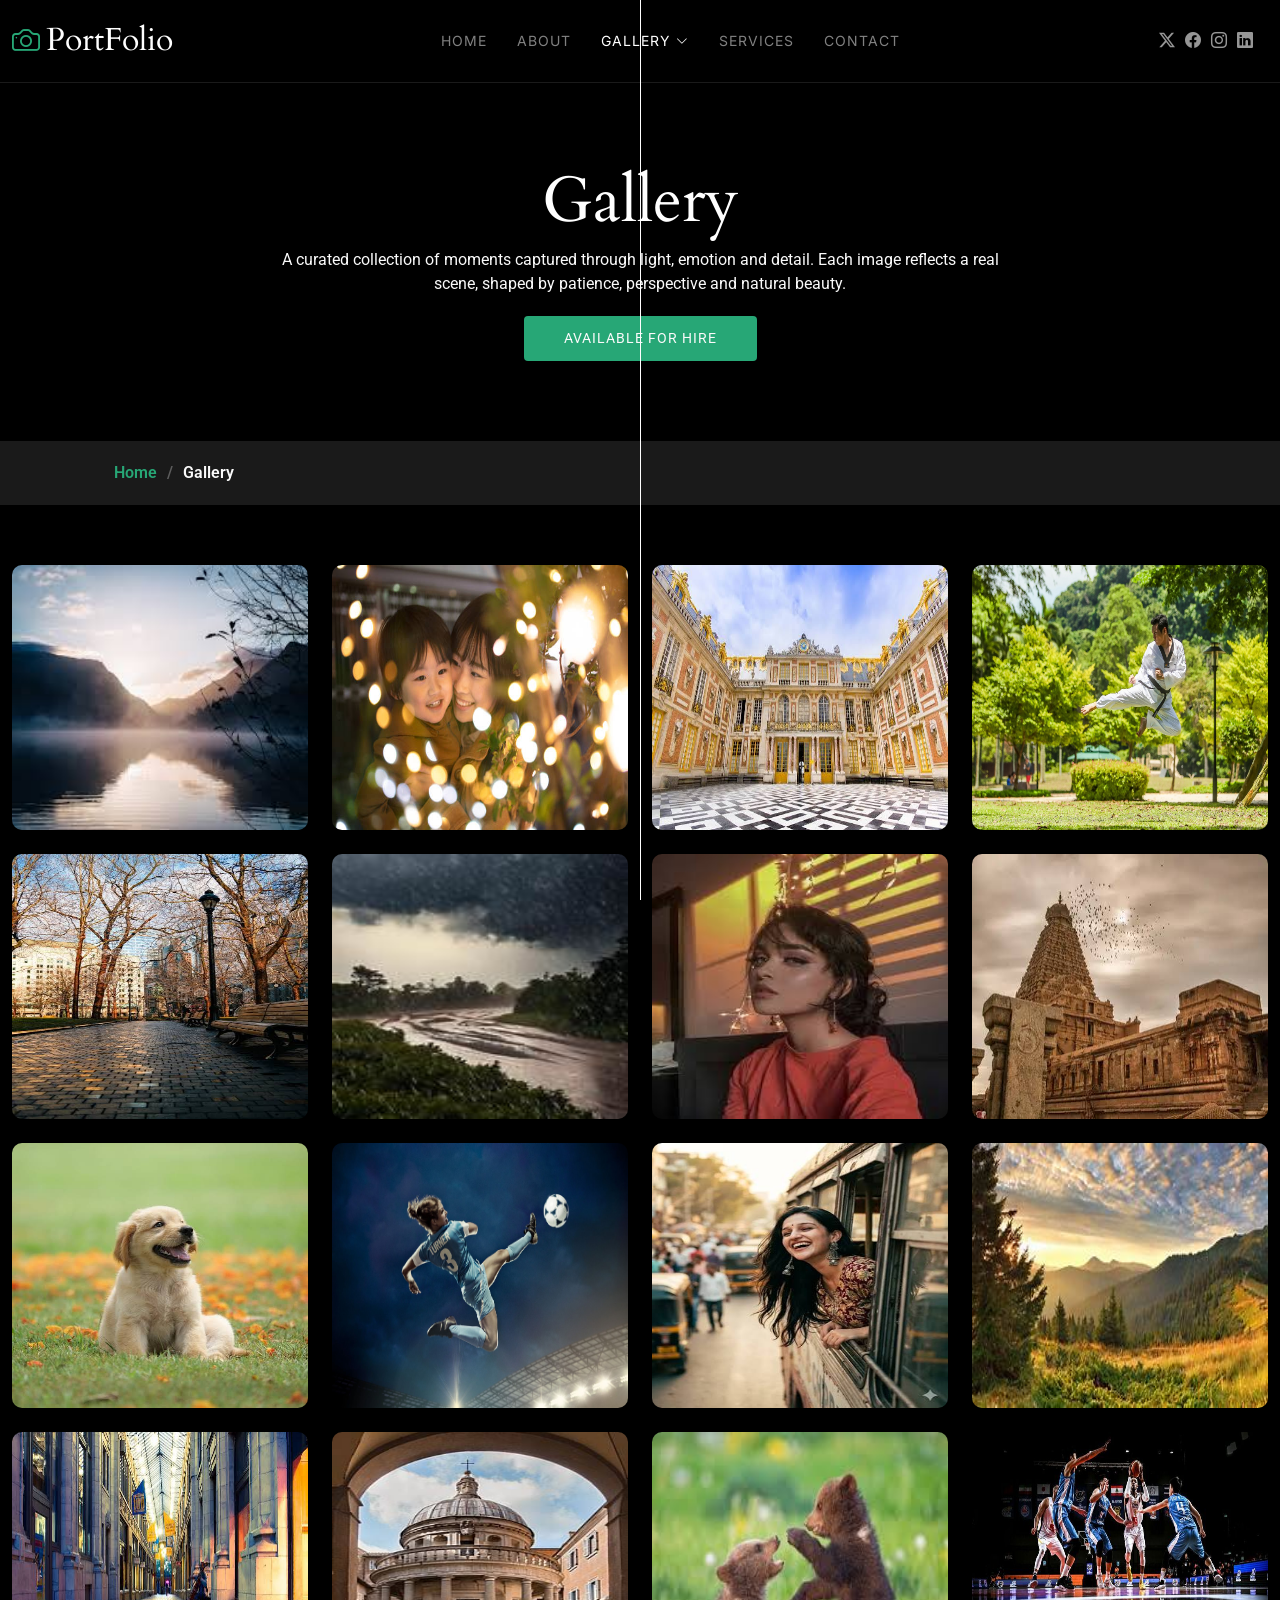
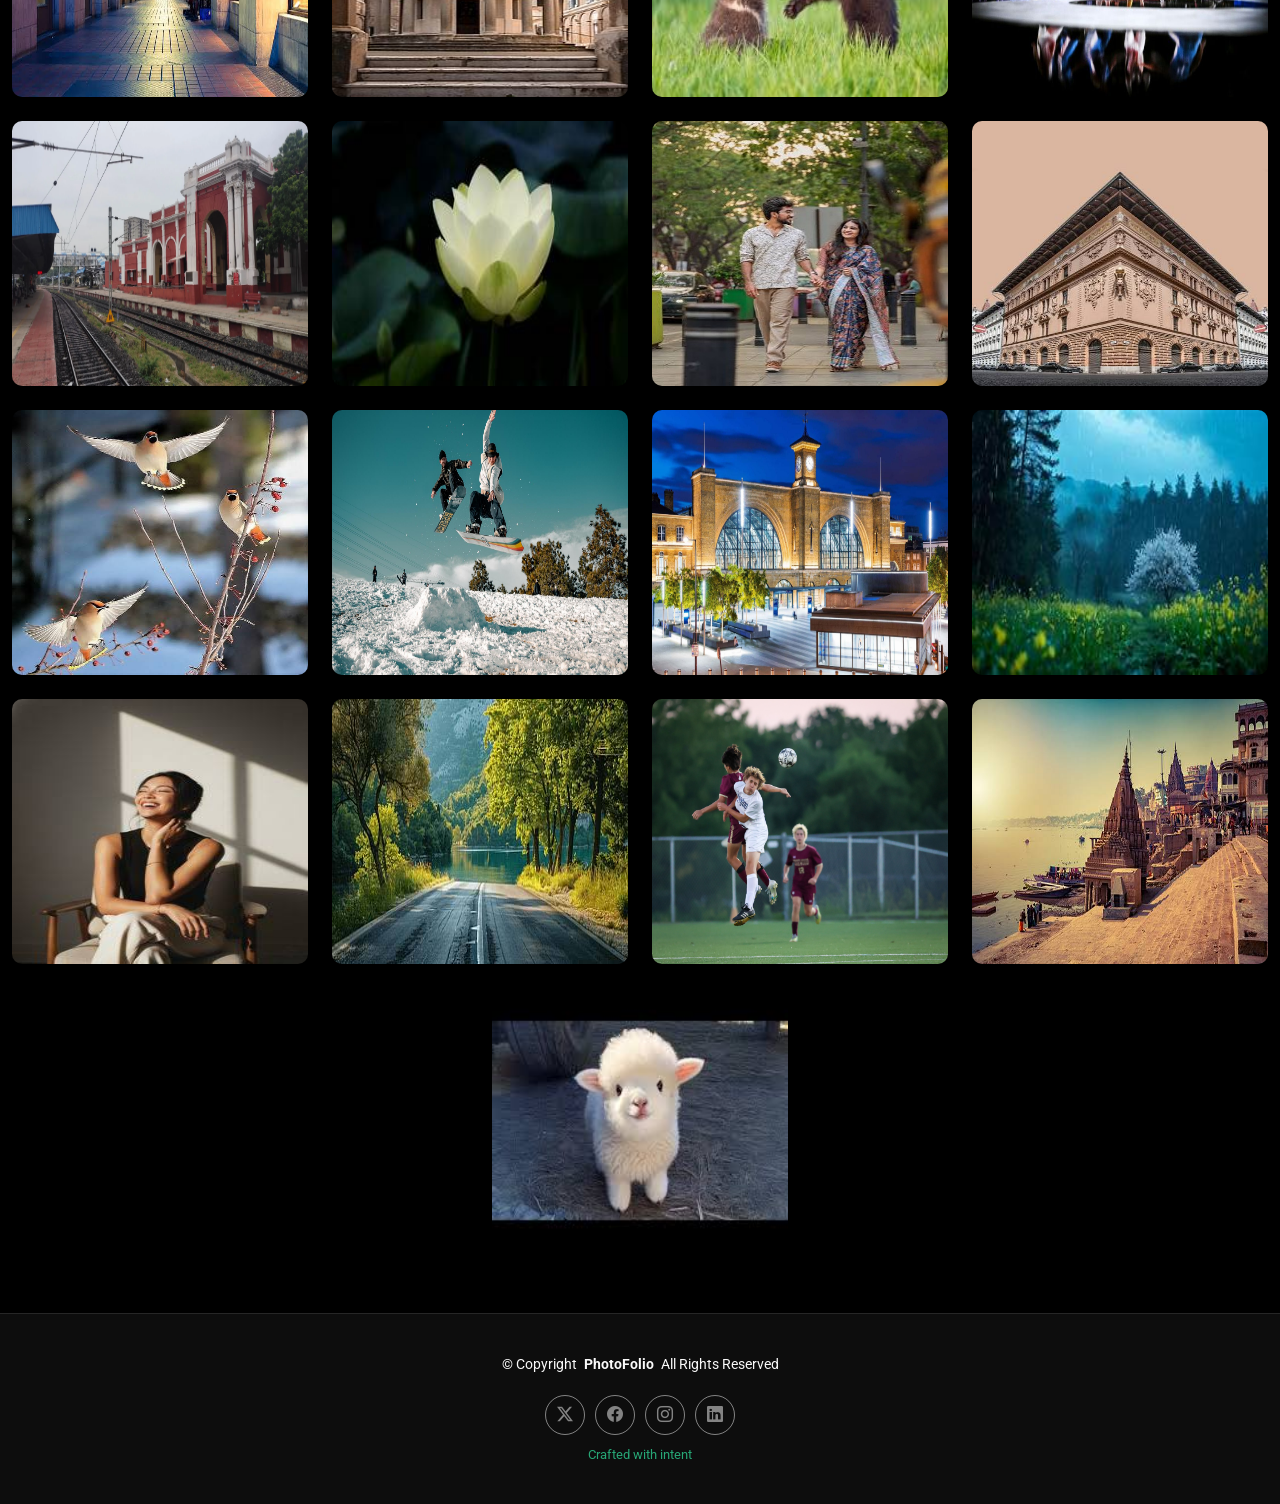
==== commit f6b0e6df: "move files to root repository" ====
--- a/gallery.html
+++ b/gallery.html
@@ -115,9 +115,9 @@
 
           <div class="col-xl-3 col-lg-4 col-md-6 photo nature">
             <div class="gallery-item h-100">
-              <img src="../../image (3).jpg" class="img-fluid" alt="" style="width: 600px; height: 265px;">
-              <div class="gallery-links d-flex align-items-center justify-content-center">
-                <a href="../../image (3).jpg" title="Gallery 1" class="glightbox preview-link"><i class="bi bi-arrows-angle-expand"></i></a>
+              <img src="assets/img/image (3).jpg" class="img-fluid" alt="" style="width: 600px; height: 265px;">
+              <div class="gallery-links d-flex align-items-center justify-content-center">
+                <a href="assets/img/image (3).jpg" title="Gallery 1" class="glightbox preview-link"><i class="bi bi-arrows-angle-expand"></i></a>
                 <a href="gallery-single.html" class="details-link"><i class="bi bi-link-45deg"></i></a>
               </div>
             </div>
